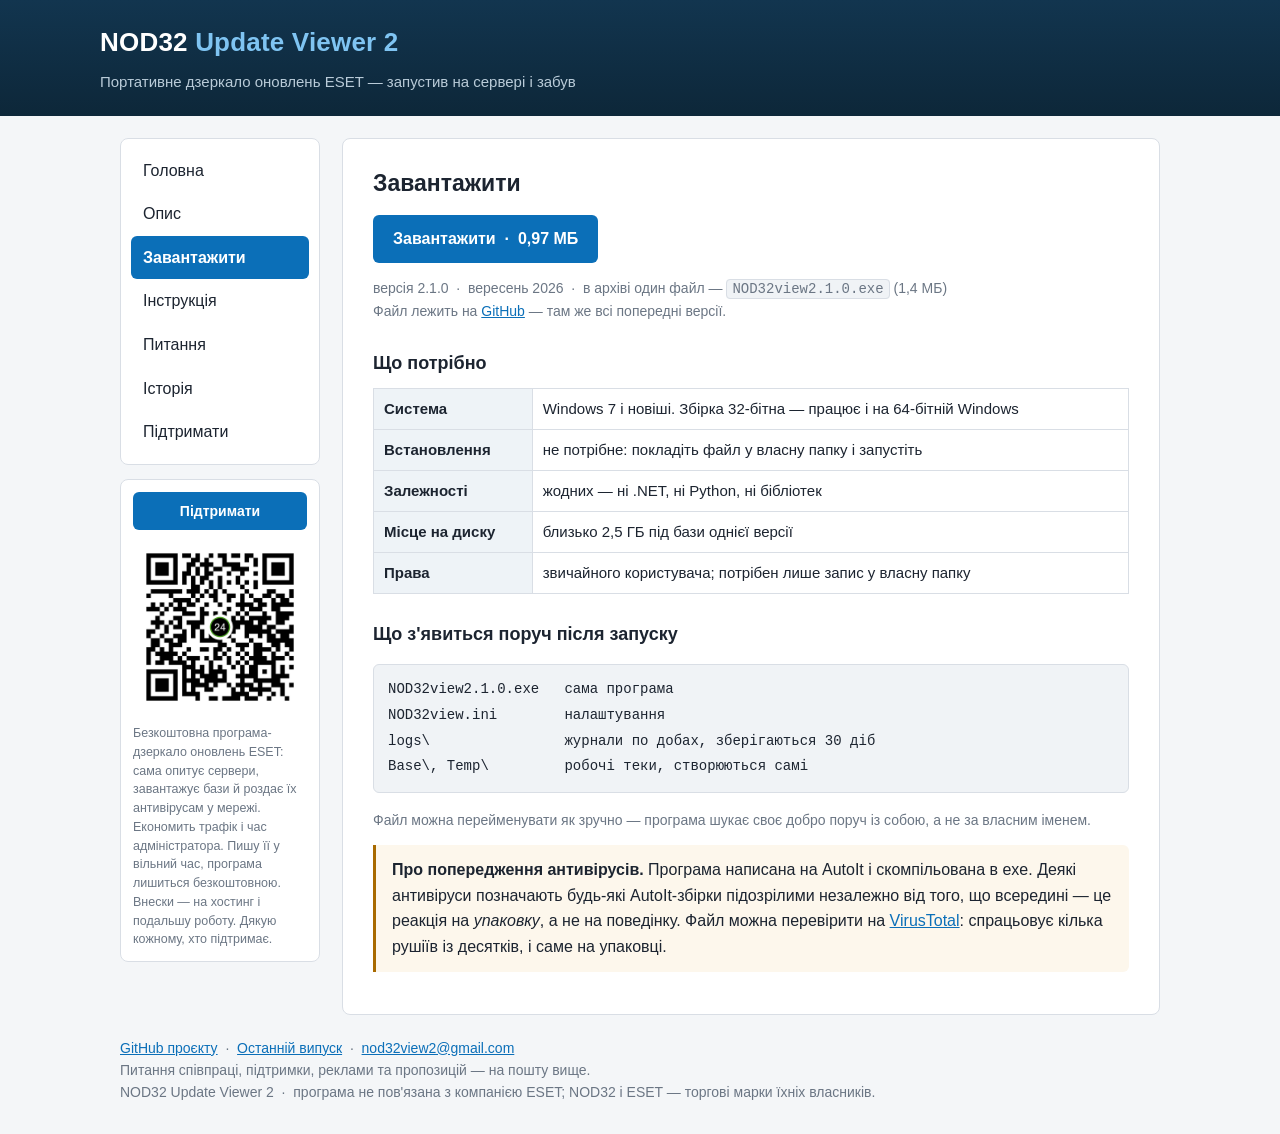
==== docs/download.html @ 42e3d8c0 "Add files via upload" ====
<!DOCTYPE html>
<html lang="uk">
<head>
<meta charset="utf-8">
<meta name="viewport" content="width=device-width, initial-scale=1">
<title>Завантажити — NOD32 Update Viewer 2</title>
<meta name="description" content="Завантажити NOD32 Update Viewer 2 — портативне дзеркало оновлень ESET. Один файл, без встановлення.">
<link rel="stylesheet" href="style.css">
</head>
<body>

<header>
  <div class="wrap">
    <h1>NOD32 <span>Update Viewer 2</span></h1>
    <p>Портативне дзеркало оновлень ESET — запустив на сервері і забув</p>
  </div>
</header>

<div class="layout">
  <div class="side">
  <nav>
    <a href="index.html">Головна</a>
    <a href="opys.html">Опис</a>
    <a class="on" href="download.html">Завантажити</a>
    <a href="manual.html">Інструкція</a>
    <a href="faq.html">Питання</a>
    <a href="history.html">Історія</a>
    <a href="support.html">Підтримати</a>
  </nav>
  <aside class="support">
    <a class="btn" href="https://www.privat24.ua/send/4wdtb">Підтримати</a>
    <a href="https://www.privat24.ua/send/4wdtb"><img src="img/qr.webp" alt="QR-код збору ПриватБанку"></a>
    <p>Безкоштовна програма-дзеркало оновлень ESET: сама опитує сервери,
       завантажує бази й роздає їх антивірусам у мережі. Економить трафік
       і час адміністратора. Пишу її у вільний час, програма лишиться
       безкоштовною. Внески — на хостинг і подальшу роботу.
       Дякую кожному, хто підтримає.</p>
  </aside>
  </div>


  <main>
    <h2>Завантажити</h2>

    <p>
      <a class="btn" href="https://github.com/Golddm81/nod32view/releases/download/2.1.0/NOD32view2.1.0.zip">Завантажити &nbsp;·&nbsp; 0,97 МБ</a>
    </p>
    <p class="meta">
      версія 2.1.0 &nbsp;·&nbsp; вересень 2026 &nbsp;·&nbsp;
      в архіві один файл — <code>NOD32view2.1.0.exe</code> (1,4 МБ)<br>
      Файл лежить на
      <a href="https://github.com/Golddm81/nod32view/releases">GitHub</a> —
      там же всі попередні версії.
    </p>

    <h3>Що потрібно</h3>
    <table>
      <tr><th>Система</th><td>Windows 7 і новіші. Збірка 32-бітна — працює
          і на 64-бітній Windows</td></tr>
      <tr><th>Встановлення</th><td>не потрібне: покладіть файл у власну папку
          і запустіть</td></tr>
      <tr><th>Залежності</th><td>жодних — ні .NET, ні Python, ні бібліотек</td></tr>
      <tr><th>Місце на диску</th><td>близько 2,5 ГБ під бази однієї версії</td></tr>
      <tr><th>Права</th><td>звичайного користувача; потрібен лише запис у власну
          папку</td></tr>
    </table>

    <h3>Що з'явиться поруч після запуску</h3>
    <pre><code>NOD32view2.1.0.exe   сама програма
NOD32view.ini        налаштування
logs\                журнали по добах, зберігаються 30 діб
Base\, Temp\         робочі теки, створюються самі</code></pre>
    <p class="meta">
      Файл можна перейменувати як зручно — програма шукає своє добро поруч
      із собою, а не за власним іменем.
    </p>

    <div class="note warn">
      <b>Про попередження антивірусів.</b> Програма написана на AutoIt і
      скомпільована в exe. Деякі антивіруси позначають будь-які AutoIt-збірки
      підозрілими незалежно від того, що всередині — це реакція на
      <i>упаковку</i>, а не на поведінку. Файл можна перевірити на
      <a href="https://www.virustotal.com/">VirusTotal</a>: спрацьовує кілька
      рушіїв із десятків, і саме на упаковці.
    </div>

  </main>
</div>

<footer>
  <a href="https://github.com/Golddm81/nod32view">GitHub проєкту</a>
  &nbsp;·&nbsp;
  <a href="https://github.com/Golddm81/nod32view/releases/latest">Останній випуск</a>
  &nbsp;·&nbsp;
  <a href="mailto:nod32view2@gmail.com">nod32view2@gmail.com</a><br>
  Питання співпраці, підтримки, реклами та пропозицій — на пошту вище.<br>
  NOD32 Update Viewer 2 &nbsp;·&nbsp; програма не пов'язана з компанією ESET;
  NOD32 і ESET — торгові марки їхніх власників.
</footer>

</body>
</html>
---- docs/style.css ----
/* NOD32 Update Viewer 2 — стилі сайту.
   Один файл на всі сторінки: сайт статичний, кладеться на будь-який хостинг. */

:root {
    --bg:       #f4f6f8;
    --panel:    #ffffff;
    --ink:      #1c2430;
    --muted:    #6b7684;
    --line:     #d9dee5;
    --accent:   #0b6fb8;
    --accent-d: #08507f;
    --ok:       #167a3a;
    --warn:     #a86a00;
    --code-bg:  #f0f3f6;
}

* { box-sizing: border-box; }

body {
    margin: 0;
    background: var(--bg);
    color: var(--ink);
    font: 16px/1.6 -apple-system, "Segoe UI", Roboto, Arial, sans-serif;
}

a { color: var(--accent); }
a:hover { color: var(--accent-d); }

/* --- Шапка ------------------------------------------------------------- */
header {
    background: linear-gradient(180deg, #12354f, #0d2739);
    color: #fff;
    padding: 22px 20px;
}
.wrap { max-width: 1080px; margin: 0 auto; }
header h1 { margin: 0; font-size: 26px; letter-spacing: .2px; }
header h1 span { color: #7fc4f2; }
header p { margin: 6px 0 0; color: #b9cbd8; font-size: 15px; }

/* --- Розкладка --------------------------------------------------------- */
.layout {
    max-width: 1080px;
    margin: 22px auto;
    padding: 0 20px;
    display: grid;
    grid-template-columns: 200px 1fr;
    gap: 22px;
    align-items: start;
}

nav {
    background: var(--panel);
    border: 1px solid var(--line);
    border-radius: 8px;
    padding: 10px;
}
nav a {
    display: block;
    padding: 9px 12px;
    border-radius: 6px;
    text-decoration: none;
    color: var(--ink);
}
nav a:hover { background: #eef3f7; }
nav a.on { background: var(--accent); color: #fff; font-weight: 600; }

/* Меню і блок підтримки - одна колонка і одне ціле. Прилипає при гортанні
   САМЕ вона: коли липким було тільки меню, блок від нього від'їжджав
   і наповзав на сусідів. */
.side {
    position: sticky;
    top: 16px;
    align-self: start;
}

/* Блок підтримки в боковій колонці - на кожній сторінці */
.support {
    background: var(--panel);
    border: 1px solid var(--line);
    border-radius: 8px;
    padding: 12px;
    margin-top: 14px;
    text-align: center;
}
.support img {
    width: 100%;
    max-width: 176px;
    height: auto;
    display: block;
    margin: 0 auto 10px;
    border-radius: 6px;
}
.support p {
    margin: 0;
    font-size: 12.5px;
    line-height: 1.5;
    color: var(--muted);
    text-align: left;
}
.support .btn {
    display: block;
    padding: 8px 10px;
    font-size: 14px;
    margin-bottom: 10px;
}

main {
    background: var(--panel);
    border: 1px solid var(--line);
    border-radius: 8px;
    padding: 26px 30px;
    min-width: 0;
}

/* --- Текст ------------------------------------------------------------- */
h2 { margin: 0 0 14px; font-size: 23px; }
h3 { margin: 26px 0 10px; font-size: 18px; }
h3:first-child { margin-top: 0; }
p { margin: 0 0 14px; }
ul, ol { margin: 0 0 14px; padding-left: 22px; }
li { margin: 5px 0; }

code {
    background: var(--code-bg);
    border: 1px solid var(--line);
    border-radius: 4px;
    padding: 1px 5px;
    font-family: Consolas, "Courier New", monospace;
    font-size: 14px;
}
pre {
    background: var(--code-bg);
    border: 1px solid var(--line);
    border-radius: 6px;
    padding: 12px 14px;
    overflow-x: auto;
}
pre code { background: none; border: 0; padding: 0; }

img.shot {
    max-width: 100%;
    height: auto;
    border: 1px solid var(--line);
    border-radius: 6px;
    display: block;
    margin: 6px 0 18px;
}

.lead { font-size: 17px; color: #33414f; }

.note {
    border-left: 3px solid var(--accent);
    background: #f2f8fc;
    padding: 12px 16px;
    margin: 0 0 16px;
    border-radius: 0 6px 6px 0;
}
.note.warn { border-color: var(--warn); background: #fdf7ec; }

table {
    width: 100%;
    border-collapse: collapse;
    margin: 0 0 16px;
    font-size: 15px;
}
th, td {
    border: 1px solid var(--line);
    padding: 8px 10px;
    text-align: left;
    vertical-align: top;
}
th { background: #eef3f7; font-weight: 600; }

.tag {
    display: inline-block;
    padding: 2px 8px;
    border-radius: 20px;
    font-size: 13px;
    background: #e7f2ea;
    color: var(--ok);
    border: 1px solid #bfe0cb;
}

.btn {
    display: inline-block;
    background: var(--accent);
    color: #fff;
    text-decoration: none;
    padding: 11px 20px;
    border-radius: 6px;
    font-weight: 600;
}
.btn:hover { background: var(--accent-d); color: #fff; }

.meta { color: var(--muted); font-size: 14px; }

footer {
    max-width: 1080px;
    margin: 0 auto 30px;
    padding: 0 20px;
    color: var(--muted);
    font-size: 14px;
}

/* --- Телефон ------------------------------------------------------------ */
@media (max-width: 760px) {
    .layout { grid-template-columns: 1fr; }
    /* На вузькому екрані все йде одне за одним, а блок підтримки - в кінець:
       людина спершу читає, заради чого сюди прийшла. */
    .side { position: static; }
    nav   { display: flex; flex-wrap: wrap; gap: 4px; }
    main  { padding: 20px; }
    nav a { flex: 1 1 auto; text-align: center; }
}
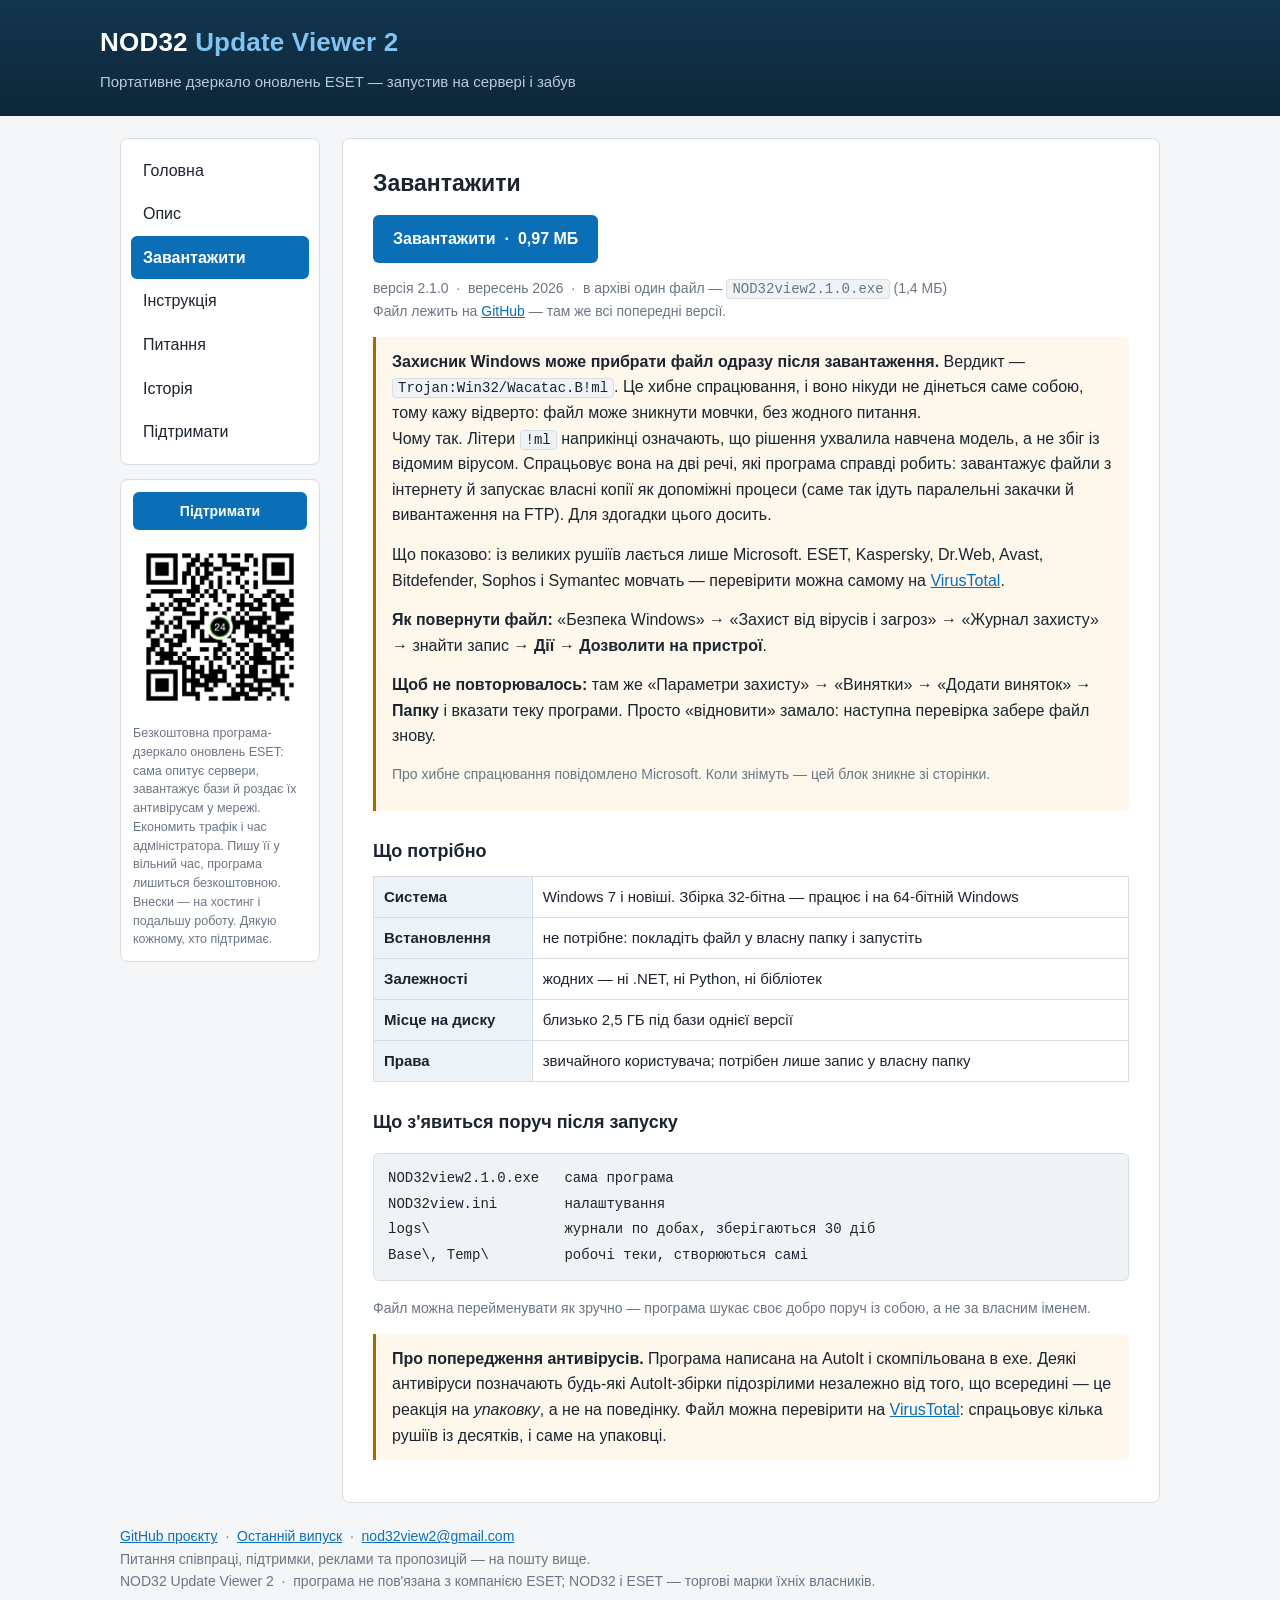
==== commit a6f979f1: "Add files via upload" ====
--- a/docs/download.html
+++ b/docs/download.html
@@ -5,6 +5,44 @@
 <meta name="viewport" content="width=device-width, initial-scale=1">
 <title>Завантажити — NOD32 Update Viewer 2</title>
 <meta name="description" content="Завантажити NOD32 Update Viewer 2 — портативне дзеркало оновлень ESET. Один файл, без встановлення.">
+
+<link rel="canonical" href="https://nodview2.pp.ua/download.html">
+
+<!-- Картка для месенджерів, форумів і соцмереж: без цього посилання
+     виглядає голим рядком, а так - із заголовком, описом і знімком. -->
+<meta property="og:type" content="website">
+<meta property="og:site_name" content="NOD32 Update Viewer 2">
+<meta property="og:locale" content="uk_UA">
+<meta property="og:title" content="Завантажити — NOD32 Update Viewer 2">
+<meta property="og:description" content="Завантажити NOD32 Update Viewer 2 — портативне дзеркало оновлень ESET. Один файл, без встановлення.">
+<meta property="og:url" content="https://nodview2.pp.ua/download.html">
+<meta property="og:image" content="https://nodview2.pp.ua/img/og.png">
+<meta property="og:image:width" content="1200">
+<meta property="og:image:height" content="630">
+<meta name="twitter:card" content="summary_large_image">
+
+<script type="application/ld+json">
+{
+  "@context": "https://schema.org",
+  "@type": "SoftwareApplication",
+  "name": "NOD32 Update Viewer 2",
+  "alternateName": "NOD32view",
+  "applicationCategory": "UtilitiesApplication",
+  "operatingSystem": "Windows 7, 8, 10, 11",
+  "softwareVersion": "2.1.0",
+  "datePublished": "2026-09-04",
+  "fileSize": "1.4 MB",
+  "inLanguage": "uk",
+  "url": "https://nodview2.pp.ua/",
+  "installUrl": "https://nodview2.pp.ua/download.html",
+  "downloadUrl": "https://github.com/Golddm81/nod32view/releases/download/2.1.0/NOD32view2.1.0.zip",
+  "screenshot": "https://nodview2.pp.ua/img/window.webp",
+  "softwareHelp": "https://nodview2.pp.ua/manual.html",
+  "description": "Портативне дзеркало оновлень ESET для локальної мережі: опитує сервери ESET, завантажує бази, розкладає їх по папках і FTP та роздає власним сайтом. Один файл, без встановлення.",
+  "author": { "@type": "Person", "name": "Gold_dm", "url": "https://github.com/Golddm81" },
+  "offers": { "@type": "Offer", "price": "0", "priceCurrency": "UAH" }
+}
+</script>
 <link rel="stylesheet" href="style.css">
 </head>
 <body>
@@ -53,6 +91,35 @@
       там же всі попередні версії.
     </p>
 
+    <div class="note warn">
+      <b>Захисник Windows може прибрати файл одразу після завантаження.</b>
+      Вердикт — <code>Trojan:Win32/Wacatac.B!ml</code>. Це хибне спрацювання,
+      і воно нікуди не дінеться саме собою, тому кажу відверто: файл може
+      зникнути мовчки, без жодного питання.
+
+      <p>Чому так. Літери <code>!ml</code> наприкінці означають, що рішення
+      ухвалила навчена модель, а не збіг із відомим вірусом. Спрацьовує вона
+      на дві речі, які програма справді робить: завантажує файли з інтернету
+      й запускає власні копії як допоміжні процеси (саме так ідуть паралельні
+      закачки й вивантаження на FTP). Для здогадки цього досить.</p>
+
+      <p>Що показово: із великих рушіїв лається лише Microsoft.
+      ESET, Kaspersky, Dr.Web, Avast, Bitdefender, Sophos і Symantec
+      мовчать — перевірити можна самому на
+      <a href="https://www.virustotal.com/">VirusTotal</a>.</p>
+
+      <p><b>Як повернути файл:</b> «Безпека Windows» → «Захист від вірусів
+      і загроз» → «Журнал захисту» → знайти запис → <b>Дії</b> →
+      <b>Дозволити на пристрої</b>.</p>
+
+      <p><b>Щоб не повторювалось:</b> там же «Параметри захисту» →
+      «Винятки» → «Додати виняток» → <b>Папку</b> і вказати теку програми.
+      Просто «відновити» замало: наступна перевірка забере файл знову.</p>
+
+      <p class="meta">Про хибне спрацювання повідомлено Microsoft. Коли
+      знімуть — цей блок зникне зі сторінки.</p>
+    </div>
+
     <h3>Що потрібно</h3>
     <table>
       <tr><th>Система</th><td>Windows 7 і новіші. Збірка 32-бітна — працює
--- a/docs/style.css
+++ b/docs/style.css
@@ -204,11 +204,36 @@
 
 /* --- Телефон ------------------------------------------------------------ */
 @media (max-width: 760px) {
-    .layout { grid-template-columns: 1fr; }
-    /* На вузькому екрані все йде одне за одним, а блок підтримки - в кінець:
-       людина спершу читає, заради чого сюди прийшла. */
-    .side { position: static; }
+    /* НА ТЕЛЕФОНІ ПОРЯДОК ІНШИЙ: меню, потім зміст, і аж наприкінці прохання
+       про підтримку.
+       Раніше тут стояв лише namір (див. попередній коментар), але правила
+       не було: колонки просто ставали одна під одну, і людина відкривала
+       сайт - а бачила меню, кнопку збору й величезний QR на пів екрана.
+       Щоб дістатись тексту, доводилось гортати. Це відлякує.
+
+       Прийом: .side перестає бути коробкою (display: contents), і меню
+       з блоком підтримки стають прямими дітьми .layout - тоді до них
+       застосовується order і їх можна розставити в потрібному порядку. */
+    .layout {
+        display: flex;
+        flex-direction: column;
+        gap: 16px;
+    }
+    .side    { display: contents; }
+    nav      { order: 1; position: static; }
+    main     { order: 2; padding: 20px; }
+    .support { order: 3; margin-top: 0; }
+
     nav   { display: flex; flex-wrap: wrap; gap: 4px; }
-    main  { padding: 20px; }
     nav a { flex: 1 1 auto; text-align: center; }
-}
+
+    /* QR унизу може бути скромнішим - його шукають свідомо */
+    .support img { max-width: 150px; }
+}
+
+/* Дуже вузькі екрани: сім пунктів меню в один рядок не влазять,
+   хай переносяться по два-три, а не стискаються в нечитабельне. */
+@media (max-width: 420px) {
+    nav a { flex: 1 1 40%; font-size: 15px; padding: 8px 6px; }
+    header h1 { font-size: 22px; }
+}
